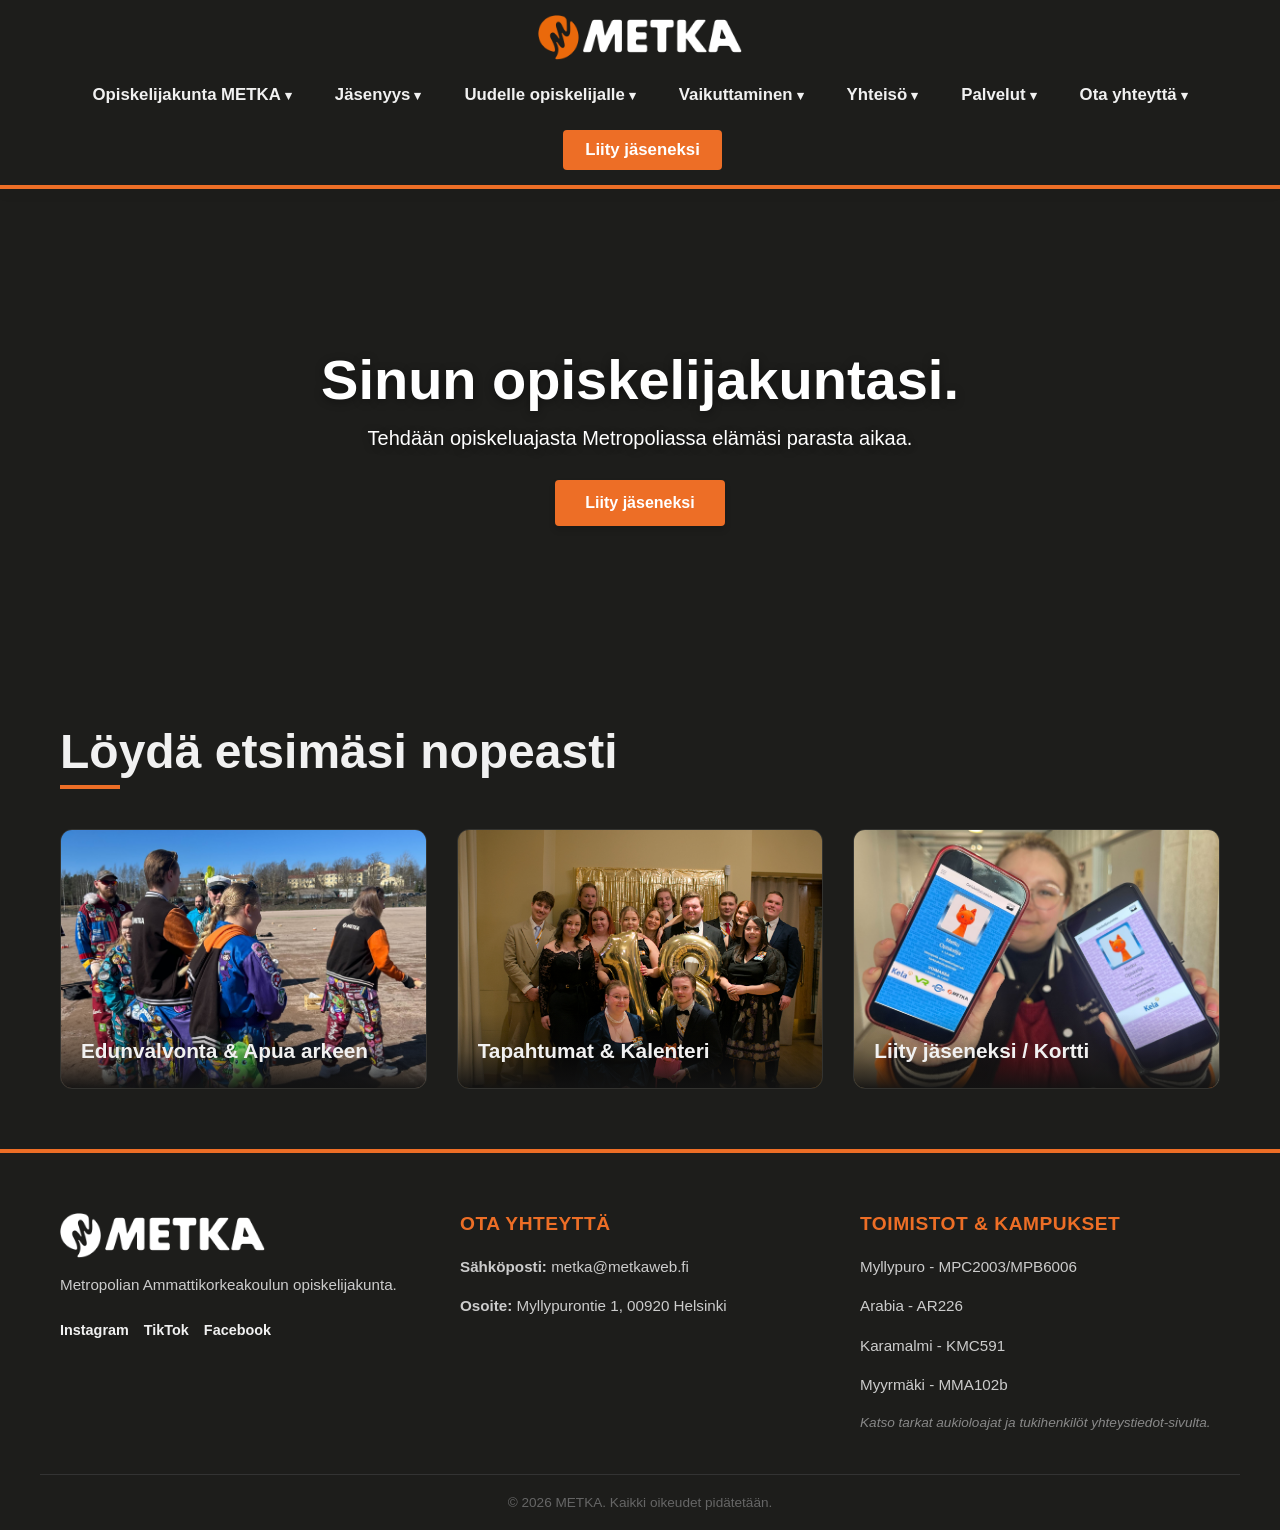
==== index.html @ c71c5df9 "lisäys" ====
<!DOCTYPE html>
<html lang="fi">
<head>
    <meta charset="UTF-8">
    <meta name="viewport" content="width=device-width, initial-scale=1.0">
    <title>METKA</title>
    <link rel="stylesheet" href="styles1.css">
</head>
<body>

    <nav class="navbar">
        <div class="logo-container">
            <a href="index.html"><img src="kuvat/Logo_2.png" alt="METKA Logo" class="nav-logo"></a>
        </div>
        
        <div class="nav-links">
            <!-- Opiskelijakunta METKA -->
            <div class="dropdown">
                <a href="sivu-pohja.html" class="dropbtn">Opiskelijakunta METKA<span class="arrow">&#9662;</span></a>
                <div class="dropdown-content">
                    <a href="sivu-pohja.html">Mikä on METKA?</a>
                    <a href="sivu-pohja.html">Tietosuoja</a>
                    <a href="sivu-pohja.html">Aineistot</a>
                    <a href="sivu-pohja.html">Opintopisteitä aktiivitoiminnasta</a>
                    <a href="sivu-pohja.html">Ajankohtaista</a>
                    <a href="sivu-pohja.html">Hankkeet</a>
                </div>
            </div>

            <!-- Jäsenyys -->
            <div class="dropdown">
                <a href="jasenyys.html" class="dropbtn">Jäsenyys<span class="arrow">&#9662;</span></a>
                <div class="dropdown-content">
                    <a href="jasenyys.html">Liity jäseneksi</a>
                    <a href="jasenyys.html">Kannatusjäsenyys</a>
                </div>
            </div>

            <!-- Uudelle opiskelijalle -->
            <div class="dropdown">
                <a href="sivu-pohja.html" class="dropbtn">Uudelle opiskelijalle<span class="arrow">&#9662;</span></a>
                <div class="dropdown-content">
                    <a href="sivu-pohja.html">Tutorkirjeet</a>
                    <a href="sivu-pohja.html">Uuden opiskelijan opas</a>
                    <a href="sivu-pohja.html">METKAn sanakirja</a>
                    <a href="sivu-pohja.html">Vinkkejä opiskelijaelämän alkuun</a>
                </div>
            </div>

            <!-- Vaikuttaminen -->
            <div class="dropdown">
                <a href="sivu-pohja.html" class="dropbtn">Vaikuttaminen<span class="arrow">&#9662;</span></a>
                <div class="dropdown-content">
                    <a href="sivu-pohja.html">Edustajisto</a>
                    <a href="sivu-pohja.html">Edustajistovaalit</a>
                    <a href="sivu-pohja.html">Hallitus</a>
                    <a href="sivu-pohja.html">Opiskelijan oikeudet</a>
                    <a href="sivu-pohja.html">Opiskelijaedustajat</a>
                    <a href="sivu-pohja.html">Palautteenanto</a>
                </div>
            </div>

            <!-- Yhteisö -->
            <div class="dropdown">
                <a href="sivu-pohja.html" class="dropbtn">Yhteisö<span class="arrow">&#9662;</span></a>
                <div class="dropdown-content">
                    <a href="tutorointi.html">Tutorointi</a>
                    <a href="sivu-pohja.html">Opiskelijayhdistykset</a>
                    <a href="sivu-pohja.html">Kerhot</a>
                    <a href="sivu-pohja.html">METKAn Speksi</a>
                    <a href="sivu-pohja.html">Kampus Lounget</a>
                </div>
            </div>

            <!-- Palvelut -->
            <div class="dropdown">
                <a href="sivu-pohja.html" class="dropbtn">Palvelut<span class="arrow">&#9662;</span></a>
                <div class="dropdown-content">
                    <a href="sivu-pohja.html">Edunvalvonta</a>
                    <a href="sivu-pohja.html">Häirintäyhdyshenkilöt</a>
                    <a href="tapahtumat.html">METKAn tapahtumat</a>
                    <a href="sivu-pohja.html">Liikunta</a>
                    <a href="sivu-pohja.html">Hyvinvointi</a>
                    <a href="sivu-pohja.html">Metka Cafe</a>
                </div>
            </div>

            <!-- Ota yhteyttä -->
            <div class="dropdown">
                <a href="sivu-pohja.html" class="dropbtn">Ota yhteyttä<span class="arrow">&#9662;</span></a>
                <div class="dropdown-content">
                    <a href="yhteystiedot.html">Yhteystiedot</a>
                    <a href="sivu-pohja.html">Yritysyhteistyö</a>
                </div>
            </div>
            
            <!-- Liity jäseneksi -painike -->
            <a href="sivu-pohja.html" class="btn-nav">Liity jäseneksi</a>
        </div>
    </nav>

    <!-- METKA KUVAKARUSELLI -->
    <header class="hero-carousel">
        <!-- Taustalla pyörivät kuvat (Vaihda näihin omat kuvapolkusi) -->
        <div class="carousel-slide slide1" style="background-image: linear-gradient(rgba(29, 29, 27, 0.4), rgba(29, 29, 27, 0.5)), url('kuvat/METKA18vMetku.jpg');"></div>
        <div class="carousel-slide slide2" style="background-image: linear-gradient(rgba(29, 29, 27, 0.4), rgba(29, 29, 27, 0.5)), url('kuvat/METKA18v.jpg');"></div>
        <div class="carousel-slide slide3" style="background-image: linear-gradient(rgba(29, 29, 27, 0.4), rgba(29, 29, 27, 0.5)), url('kuvat/froge.jpg');"></div>
        <div class="carousel-slide slide4" style="background-image: linear-gradient(rgba(29, 29, 27, 0.4), rgba(29, 29, 27, 0.5)), url('kuvat/IMG_5587.jpg');"></div>
        
        <!-- Tekstisisältö pysyy kiinteänä kuvien päällä -->
        <div class="hero-content">
            <h1>Sinun opiskelijakuntasi.</h1>
            <p>Tehdään opiskeluajasta Metropoliassa elämäsi parasta aikaa.</p>
            <div class="hero-btns">
                <a href="#" class="btn-primary">Liity jäseneksi</a>
            </div>
        </div>
    </header>

    <!-- PIKALINKIT (KUVARUUDUKKO) -->
    <section class="grid-section">
        <div class="section-title">
            <h2>Löydä etsimäsi nopeasti</h2>
        </div>
        <div class="link-grid">
            <a href="sivu-pohja.html" class="grid-card">
                <div class="card-bg-img" style="background-image: url('kuvat/IMG_5366.jpg');"></div>
                <div class="card-overlay">
                    <h3>Edunvalvonta & Apua arkeen</h3>
                </div>
            </a>
            <a href="tapahtumat.html" class="grid-card">
                <div class="card-bg-img" style="background-image: url('kuvat/METKA18v.jpg');"></div>
                <div class="card-overlay">
                    <h3>Tapahtumat & Kalenteri</h3>
                </div>
            </a>
            <a href="jasenyys.html" class="grid-card">
                <div class="card-bg-img" style="background-image: url('kuvat/IMG_5967.jpg');"></div>
                <div class="card-overlay">
                    <h3>Liity jäseneksi / Kortti</h3>
                </div>
            </a>
        </div>
    </section>

<!-- METKA FOOTER -->
    <footer class="main-footer">
        <div class="footer-container">
            
            <!-- Sarake 1: Perustiedot -->
            <div class="footer-column">
                <img src="kuvat/Logo.png" alt="METKA" class="footer-logo">
                <p>Metropolian Ammattikorkeakoulun opiskelijakunta.</p>
                <div class="footer-socials">
                    <a href="#" target="_blank">Instagram</a>
                    <a href="#" target="_blank">TikTok</a>
                    <a href="#" target="_blank">Facebook</a>
                </div>
            </div>

            <!-- Sarake 2: Yhteystiedot -->
            <div class="footer-column">
                <h3>Ota yhteyttä</h3>
                <p><strong>Sähköposti:</strong> metka@metkaweb.fi</p>
                <p><strong>Osoite:</strong> Myllypurontie 1, 00920 Helsinki</p>
            </div>

            <!-- Sarake 3: Kampukset / Toimistot -->
            <div class="footer-column">
                <h3>Toimistot & Kampukset</h3>
                <p>Myllypuro - MPC2003/MPB6006</p>
                <p>Arabia - AR226</p>
                <p>Karamalmi - KMC591</p>
                <p>Myyrmäki - MMA102b</p>
                <p class="footer-note">Katso tarkat aukioloajat ja tukihenkilöt yhteystiedot-sivulta.</p>
            </div>

        </div>

        <!-- Footer-alaosa -->
        <div class="footer-bottom">
            <p>&copy; 2026 METKA. Kaikki oikeudet pidätetään.</p>
        </div>
    </footer>

</body>
</html>
---- styles1.css ----
/* --- YLEISET TYYLIT --- */
* {
    margin: 0;
    padding: 0;
    box-sizing: border-box;
    font-family: Arial, sans-serif;
}

body {
    background-color: #1D1D1B; /* METKAn vaalea taustaväri */
    color: #F1F1F1; /* METKAn musta/tummanharmaa */
}

/* --- NAVIGAATIOPALKKI (NAVBAR) --- */
.navbar {
    display: flex;
    justify-content: space-between;
    align-items: center;
    padding: 15px 4%;
    background: #1D1D1B;
    border-bottom: 4px solid #ED6E26; /* METKAn oranssi */
    box-shadow: 0 4px 12px rgba(0,0,0,0.05);
    
    /* --- TÄMÄ JÄTTÄÄ PALKIN JUMIIN YLÄLAITAAN --- */
    position: sticky;
    top: 0;
    z-index: 1000; /* Varmistaa, että valikko pysyy kaiken muun sisällön ja karusellin päällä */
}

.logo-container {
    display: flex;
    align-items: center;
}

.nav-logo {
    height: 45px;
    width: auto;
    display: block;
}

.nav-links {
    display: flex;
    align-items: center;
    gap: 15px; /* Suurennettu väliä, jotta isommat fontit mahtuvat kauniisti */
}

/* Navigaation peruslinkit ja pudotusvalikon napit */
.nav-links a, .dropbtn {
    text-decoration: none;
    color: #F1F1F1;
    font-weight: 700;
    font-size: 1.05rem; /* Suurennettu fonttikoko (oli 0.9rem) */
    padding: 10px 14px; /* Lisätty ilmaa linkkien ympärille */
    display: inline-block;
    border: none;
    background: none;
    cursor: pointer;
    transition: color 0.2s ease;
}

.nav-links a:hover, .dropdown:hover .dropbtn {
    color: #ED6E26; /* Muuttuu oranssiksi hoverissa */
}

.arrow {
    font-size: 0.8rem;
    margin-left: 4px;
    vertical-align: middle;
}

/* --- PUDOTUSVALIKKOYDIN (DROPDOWN) --- */
.dropdown {
    position: relative;
    display: inline-block;
}

/* Laatikko joka aukeaa pääkohdan alle */
.dropdown-content {
    display: none;
    position: absolute;
    background-color: #1D1D1B;
    min-width: 240px; /* Hieman leveämpi suuremmalle tekstille */
    box-shadow: 0px 8px 16px rgba(0,0,0,0.1);
    border-top: 3px solid #ED6E26;
    border-radius: 0 0 4px 4px;
    top: 100%;
    left: 0;
    z-index: 1001;
}

/* Linkit alasivujen laatikon sisällä */
.dropdown-content a {
    color: #F1F1F1;
    padding: 12px 18px;
    text-align: left;
    display: block;
    font-weight: 600;
    font-size: 0.95rem; /* Suurennettu fonttikoko (oli 0.85rem) */
    border-bottom: 1px solid #1D1D1B;
}

.dropdown-content a:last-child {
    border-bottom: none;
}

.dropdown-content a:hover {
    background-color: #1D1D1B;
    color: #ED6E26;
}

/* Näytetään valikko kun hiiri viedään päälle */
.dropdown:hover .dropdown-content {
    display: block;
}

/* --- CTA JÄSENYYSNAPPI --- */
.btn-nav {
    background: #ED6E26 !important;
    color: #FFFFFF !important;
    padding: 10px 22px !important; /* Hieman isompi nappi */
    border-radius: 4px;
    font-weight: bold;
    transition: background-color 0.2s !important;
    margin-left: 5px;
}

.btn-nav:hover {
    background: #1D1D1B !important;
    color: #FFFFFF !important;
}

/* --- HERO-OSIO --- */
/* --- HERO KUVAKARUSELLI TYYLIT --- */
.hero-carousel {
    position: relative;
    height: 55vh; /* Korkeus (ei vie liikaa tilaa ruudusta) */
    width: 100%;
    overflow: hidden;
    display: flex;
    align-items: center;
    justify-content: center;
    text-align: center;
    color: #FFFFFF;
}

/* Yleinen tyyli kaikille taustakuville */
.carousel-slide {
    position: absolute;
    top: 0;
    left: 0;
    width: 100%;
    height: 100%;
    background-size: cover;
    background-position: center;
    background-repeat: no-repeat;
    opacity: 0;
    z-index: 1;
    animation: metkaCarousel 15s infinite; /* 15 sekunnin kokonaissykli */
}

/* Kuvien ajoitus pehmeää häivytystä varten */
.slide1 {
    animation-delay: 0s;
}

.slide2 {
    animation-delay: 5s; /* Alkaa 5 sekunnin kohdalla */
}

.slide3 {
    animation-delay: 10s; /* Alkaa 10 sekunnin kohdalla */
}

/* Karusellin häivytysanimaatio (Fade in / Fade out) */
@keyframes metkaCarousel {
    0% { opacity: 0; }
    8% { opacity: 1; }
    33% { opacity: 1; }
    41% { opacity: 0; }
    100% { opacity: 0; }
}

/* Tekstisisältö, joka nousee kuvien yläpuolelle */
.hero-content {
    position: relative;
    z-index: 2; /* Nostaa tekstin animaation päälle */
    padding: 0 20px;
}

.hero-content h1 {
    font-size: 3.5rem;
    font-weight: bold;
    margin-bottom: 15px;
    text-shadow: 0 2px 10px rgba(0, 0, 0, 0.4); /* Varjo varmistaa luettavuuden vaaleillakin kuvilla */
}

.hero-content p {
    font-size: 1.25rem;
    margin-bottom: 30px;
    text-shadow: 0 2px 8px rgba(0, 0, 0, 0.4);
}

/* Napit karusellin sisällä */
.hero-btns a {
    text-decoration: none;
    padding: 14px 30px;
    font-weight: bold;
    border-radius: 4px;
    margin: 0 10px;
    display: inline-block;
    box-shadow: 0 4px 6px rgba(0,0,0,0.15);
}

/* Mobiilioptimointi: pienennetään tekstiä puhelimella */
@media (max-width: 768px) {
    .hero-carousel {
        height: 45vh; /* Hieman matalampi mobiilissa */
    }
    .hero-content h1 {
        font-size: 2.2rem;
    }
    .hero-content p {
        font-size: 1.1rem;
    }
    .hero-btns a {
        padding: 10px 20px;
        margin: 5px;
    }
}

.btn-primary {
    background: #ED6E26;
    color: #FFFFFF;
}

.btn-secondary {
    background: #FFFFFF;
    color: #1D1D1B;
}

/* --- SISÄLTÖ & KORTIT --- */
.container {
    max-width: 1200px;
    margin: 0 auto;
    padding: 60px 20px;
}

.section-title {
    font-size: 2rem;
    margin-bottom: 40px;
    position: relative;
    padding-bottom: 10px;
}

.section-title::after {
    content: '';
    position: absolute;
    left: 0;
    bottom: 0;
    width: 60px;
    height: 4px;
    background: #ED6E26;
}

.news-grid {
    display: grid;
    grid-template-columns: repeat(auto-fit, minmax(450px, 1fr));
    gap: 30px;
}

.news-card {
    background: #F1F1F1;
    border-radius: 8px;
    border-color: 3px #F1F1F1;
    overflow: hidden;
    box-shadow: 0 4px 10px rgba(0,0,0,0.05);
}

.card-img {
    height: 250px;
    background-size: cover;
    background-position: center;
}

.card-content {
    padding: 30px;
}

.card-content .tag {
    background: #1D1D1B;
    color: #ED6E26;
    padding: 4px 10px;
    font-weight: bold;
    font-size: 0.85rem;
    border-radius: 4px;
}

.card-content h3 {
    color: #1D1D1B;
    margin: 15px 0 10px 0;
    font-size: 1.5rem;
}

.card-content p {
    color: #1D1D1B;
    line-height: 1.6;
    margin-bottom: 20px;
}

.link-arrow {
    color: #ED6E26;
    text-decoration: none;
    font-weight: bold;
}

/* --- RESPONSIIVISUUS --- */
@media (max-width: 1350px) { /* Nostettu kynnystä, jotta isompi navi siirtyy nätisti mobiiliasetteluun ennen kuin se rivittyy rumasti */
    .navbar {
        flex-direction: column;
        gap: 15px;
        text-align: center;
    }
    .nav-links {
        flex-wrap: wrap;
        justify-content: center;
    }
}

@media (max-width: 768px) {
    .hero-content h1 {
        font-size: 2.3rem;
    }
    .news-grid {
        grid-template-columns: 1fr;
    }
}

/* --- METKA FOOTER TYYLIT --- */
.main-footer {
    background-color: #1D1D1B; /* METKAn virallinen musta/tummanharmaa */
    color: #F1F1F1; /* METKAn vaalea teksti */
    padding: 60px 0 20px 0;
    margin-top: 60px;
    border-top: 4px solid #ED6E26; /* METKAn oranssi korostusraita */
}

.footer-container {
    max-width: 1200px;
    margin: 0 auto;
    padding: 0 20px;
    display: grid;
    grid-template-columns: repeat(auto-fit, minmax(280px, 1fr));
    gap: 40px;
}

.footer-column {
    display: flex;
    flex-direction: column;
    gap: 15px;
}

.footer-logo {
    height: 45px;
    width: auto;
    align-self: flex-start;
    /* Jos logonne on tumma, tämä suodatin muuttaa sen valkoiseksi footerissa, jotta se erottuu tummalta taustalta: */
    filter: brightness(0) invert(1); 
}

.footer-column h3 {
    color: #ED6E26; /* Otsikot METKAn oranssilla */
    font-size: 1.2rem;
    font-weight: 700;
    margin-bottom: 5px;
    text-transform: uppercase;
    letter-spacing: 0.5px;
}

.footer-column p {
    font-size: 0.95rem;
    line-height: 1.6;
    color: #CCCCCC;
}

.footer-note {
    font-size: 0.85rem !important;
    color: #888888 !important;
    font-style: italic;
}

/* Somelinkit */
.footer-socials {
    display: flex;
    gap: 15px;
    margin-top: 10px;
}

.footer-socials a {
    color: #F1F1F1;
    text-decoration: none;
    font-weight: bold;
    font-size: 0.9rem;
    border-bottom: 2px solid transparent;
    transition: all 0.2s ease;
    padding-bottom: 2px;
}

.footer-socials a:hover {
    color: #ED6E26;
    border-bottom-color: #ED6E26;
}

/* Alapalkki tekijänoikeuksille */
.footer-bottom {
    max-width: 1200px;
    margin: 40px auto 0 auto;
    padding: 20px 20px 0 20px;
    border-top: 1px solid #333333;
    text-align: center;
}

.footer-bottom p {
    font-size: 0.85rem;
    color: #666666;
}

/* Responsiivisuus mobiilille */
@media (max-width: 768px) {
    .footer-container {
        grid-template-columns: 1fr;
        gap: 30px;
        text-align: center;
    }
    .footer-logo {
        margin: 0 auto;
    }
    .footer-socials {
        justify-content: center;
    }
}

/* =========================================
   ALASIVUN YLEISPOHJAN TYYLIT
   ========================================= */

/* Sivun otsikkoalue */
.page-header {
    background-color: #111110;
    border-bottom: 2px solid #2a2a27;
    padding: 40px 0;
}

.page-header-container {
    max-width: 1200px;
    margin: 0 auto;
    padding: 0 20px;
}

.breadcrumbs {
    font-size: 0.85rem;
    color: #888888;
    margin-bottom: 15px;
}

.breadcrumbs a {
    color: #ED6E26;
    text-decoration: none;
}

.breadcrumbs a:hover {
    text-decoration: underline;
}

.breadcrumbs span {
    color: #CCCCCC;
}

.page-header h1 {
    font-size: 2.6rem;
    color: #F1F1F1;
    margin-bottom: 12px;
}

.page-lead {
    font-size: 1.15rem;
    color: #CCCCCC;
    line-height: 1.6;
    max-width: 850px;
}

/* Kaksipalstainen asettelu */
.page-main-container {
    max-width: 1200px;
    margin: 40px auto 60px auto;
    padding: 0 20px;
}

.page-layout {
    display: grid;
    grid-template-columns: 2fr 1fr;
    gap: 50px;
    align-items: start;
}

/* Vasen sisältöalue */
.content-area {
    background-color: #242422;
    padding: 40px;
    border-radius: 8px;
    border: 1px solid #333330;
}

.content-area h2 {
    font-size: 1.8rem;
    color: #ED6E26;
    margin-bottom: 18px;
}

.content-area h3 {
    font-size: 1.35rem;
    color: #F1F1F1;
    margin: 25px 0 12px 0;
}

.content-area p {
    font-size: 1rem;
    line-height: 1.7;
    color: #DDDDDD;
    margin-bottom: 16px;
}

/* Nostolaatikko / Callout */
.info-callout {
    background: #1D1D1B;
    border-left: 4px solid #ED6E26;
    padding: 20px;
    border-radius: 0 6px 6px 0;
    margin: 25px 0;
}

.info-callout h4 {
    color: #ED6E26;
    font-size: 1.1rem;
    margin-bottom: 8px;
}

.info-callout p {
    margin-bottom: 0;
    color: #CCCCCC;
}

/* Sisältölistat */
.content-list {
    margin: 15px 0 25px 25px;
    color: #DDDDDD;
    line-height: 1.8;
}

.content-list li {
    margin-bottom: 6px;
}

.content-cta {
    margin-top: 30px;
}

/* Oikea sivupalkki (Sidebar) */
.sidebar-area {
    display: flex;
    flex-direction: column;
    gap: 25px;
}

.sidebar-card {
    background-color: #242422;
    padding: 25px;
    border-radius: 8px;
    border: 1px solid #333330;
}

.sidebar-card h3 {
    font-size: 1.15rem;
    color: #ED6E26;
    margin-bottom: 15px;
    border-bottom: 1px solid #333330;
    padding-bottom: 8px;
    text-transform: uppercase;
    letter-spacing: 0.5px;
}

.sidebar-menu {
    list-style: none;
}

.sidebar-menu li {
    margin-bottom: 10px;
}

.sidebar-menu a {
    color: #F1F1F1;
    text-decoration: none;
    font-size: 0.95rem;
    transition: color 0.2s;
    display: block;
}

.sidebar-menu a:hover, .sidebar-menu a.active {
    color: #ED6E26;
    font-weight: bold;
}

.contact-card-mini p {
    font-size: 0.95rem;
    line-height: 1.5;
    color: #CCCCCC;
    margin-bottom: 5px;
}

.contact-card-mini .contact-role {
    font-size: 0.85rem;
    color: #888888;
    text-transform: uppercase;
}

.contact-card-mini .contact-name {
    font-weight: bold;
    color: #F1F1F1;
    font-size: 1.05rem;
}

.contact-card-mini a {
    color: #ED6E26;
    text-decoration: none;
}

.contact-card-mini a:hover {
    text-decoration: underline;
}

/* Responsiivisuus: Tabletit ja puhelimet */
@media (max-width: 900px) {
    .page-layout {
        grid-template-columns: 1fr; /* Sivupalkki siirtyy sisällön alle */
        gap: 30px;
    }

    .content-area {
        padding: 25px;
    }

    .page-header h1 {
        font-size: 2rem;
    }
}
/* --- PIKALINKIT (KUVARUUDUKKO INDEX_2:STA) --- */
.grid-section {
    max-width: 1200px;
    margin: 40px auto 0 auto;
    padding: 0 20px;
}

.link-grid {
    display: grid;
    grid-template-columns: repeat(auto-fit, minmax(320px, 1fr));
    gap: 30px;
    margin-top: 25px;
}

.grid-card {
    position: relative;
    height: 260px;
    border-radius: 12px;
    overflow: hidden;
    display: block;
    border: 1px solid #333330;
    text-decoration: none;
    transition: border-color 0.3s ease, transform 0.3s ease;
}

.grid-card .card-bg-img {
    width: 100%;
    height: 100%;
    background-size: cover;
    background-position: center;
    transition: transform 0.5s ease;
}

.grid-card .card-overlay {
    position: absolute;
    bottom: 0;
    left: 0;
    right: 0;
    background: linear-gradient(to top, rgba(18, 18, 18, 0.95), rgba(18, 18, 18, 0.3), transparent);
    padding: 25px 20px;
    display: flex;
    align-items: flex-end;
}

.grid-card .card-overlay h3 {
    color: #F1F1F1;
    font-size: 1.3rem;
    font-weight: 700;
    transition: color 0.2s ease;
}

.grid-card:hover {
    border-color: #ED6E26;
    transform: translateY(-4px);
}

.grid-card:hover .card-bg-img {
    transform: scale(1.06);
}

.grid-card:hover .card-overlay h3 {
    color: #ED6E26;
}
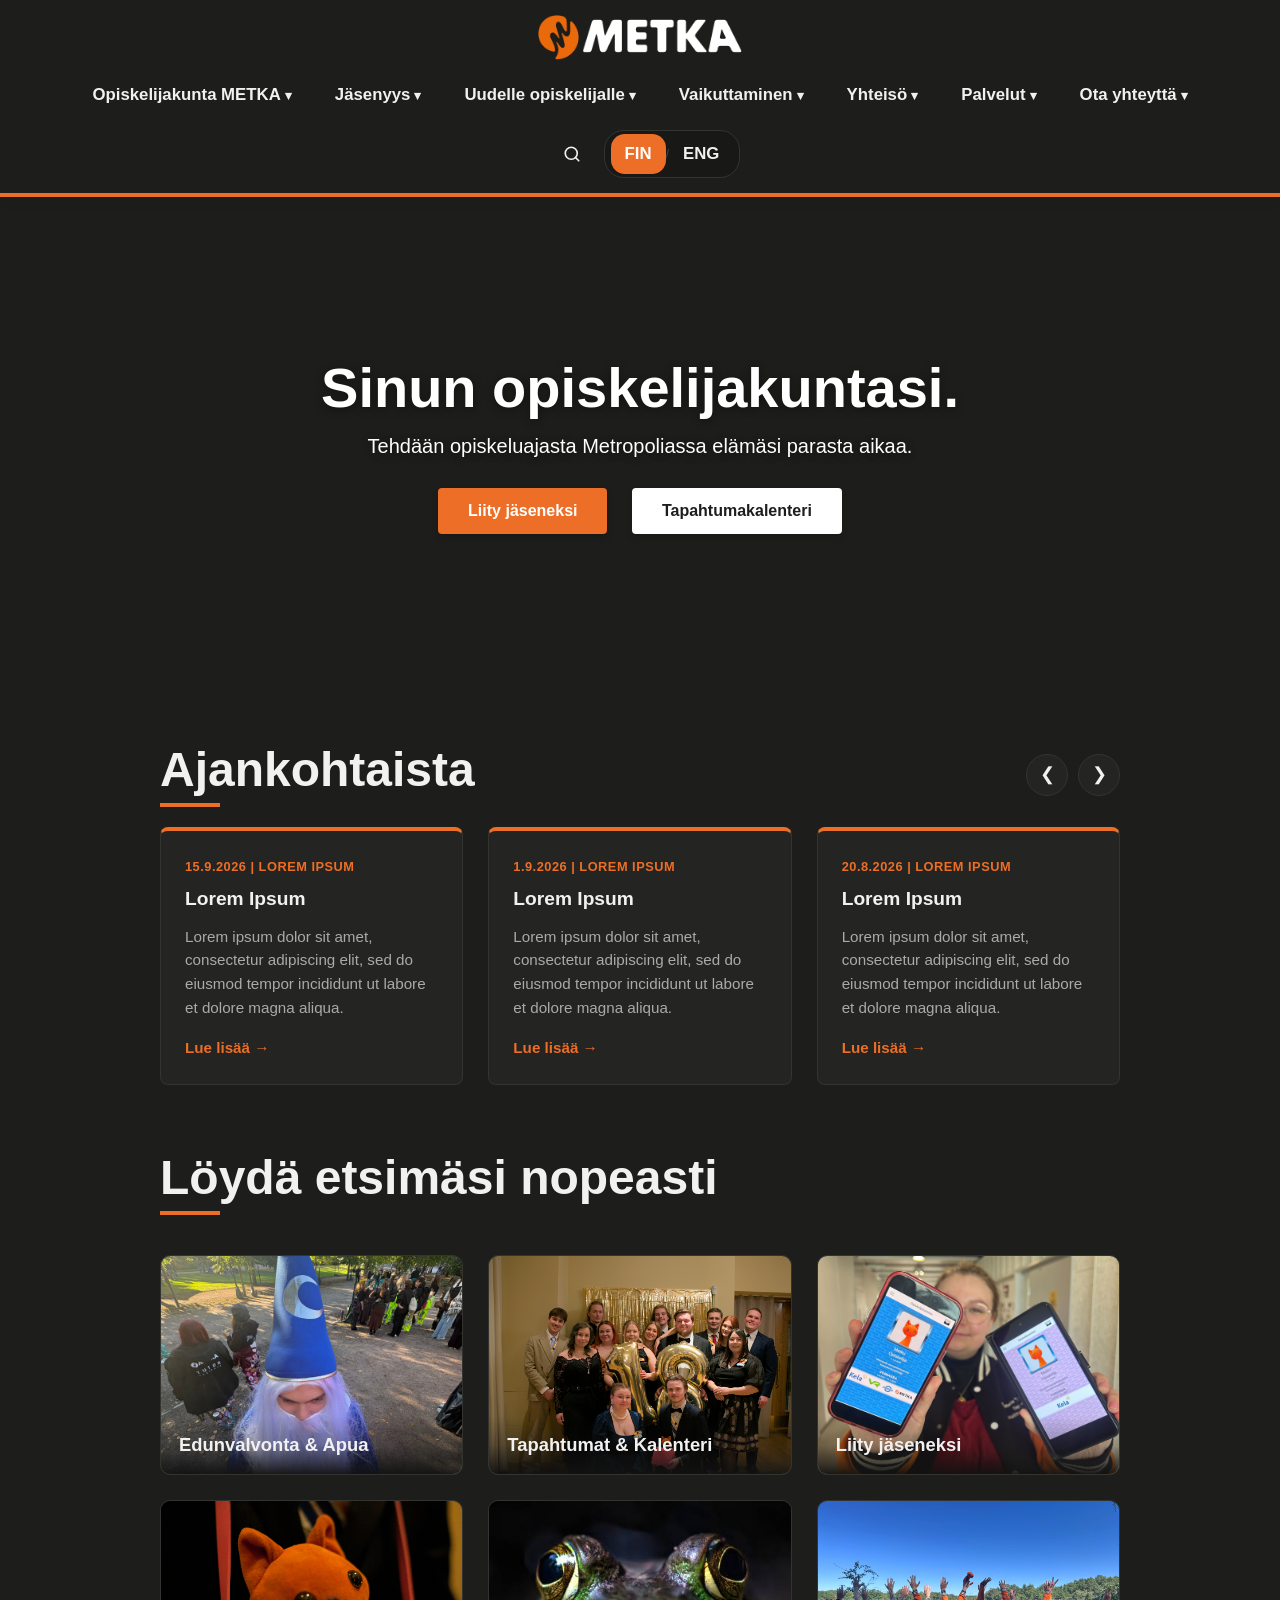
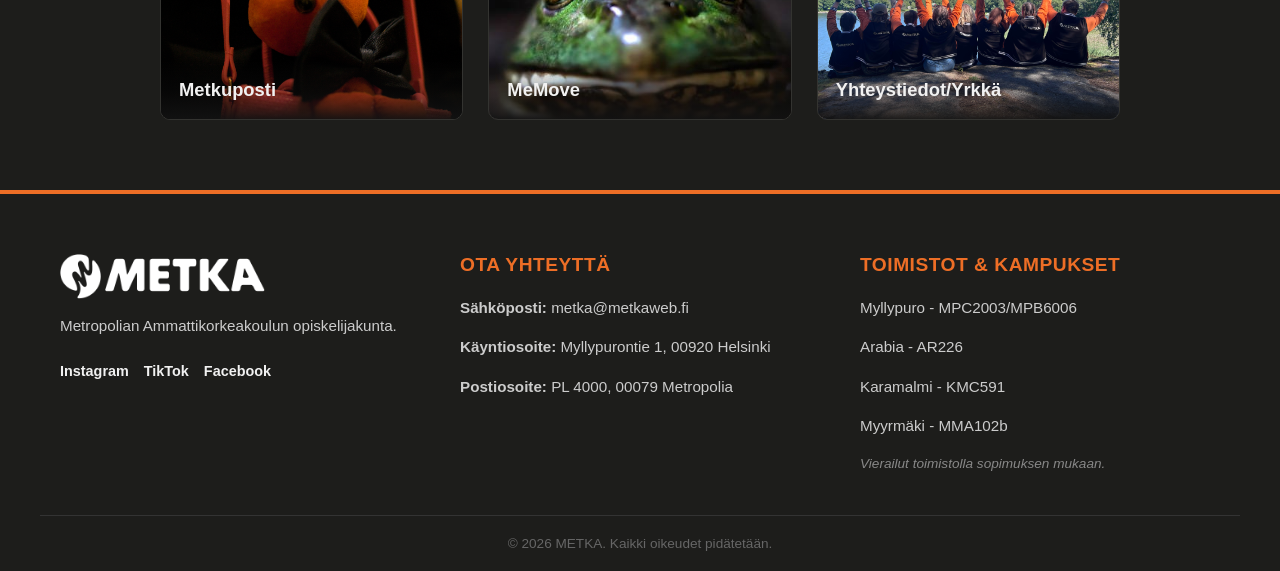
==== commit 9482234c: "updates" ====
--- a/index.html
+++ b/index.html
@@ -5,9 +5,11 @@
     <meta name="viewport" content="width=device-width, initial-scale=1.0">
     <title>METKA</title>
     <link rel="stylesheet" href="styles1.css">
+    <link rel="stylesheet" href="teemat.css">
 </head>
 <body>
 
+    <!-- 1. NAV BAR -->
     <nav class="navbar">
         <div class="logo-container">
             <a href="index.html"><img src="kuvat/Logo_2.png" alt="METKA Logo" class="nav-logo"></a>
@@ -31,8 +33,8 @@
             <div class="dropdown">
                 <a href="jasenyys.html" class="dropbtn">Jäsenyys<span class="arrow">&#9662;</span></a>
                 <div class="dropdown-content">
-                    <a href="jasenyys.html">Liity jäseneksi</a>
-                    <a href="jasenyys.html">Kannatusjäsenyys</a>
+                    <a href="jasenyys.html#varsinainen-jasenyys">Liity jäseneksi</a>
+                    <a href="jasenyys.html#kannatusjasenyys">Kannatusjäsenyys</a>
                 </div>
             </div>
 
@@ -93,58 +95,169 @@
                     <a href="sivu-pohja.html">Yritysyhteistyö</a>
                 </div>
             </div>
-            
-            <!-- Liity jäseneksi -painike -->
-            <a href="sivu-pohja.html" class="btn-nav">Liity jäseneksi</a>
+
+            <!-- HAKUTOIMINTA & KIELIVALINTA -->
+            <div class="nav-actions">
+                <!-- Suurennuslasi / Haku -->
+                <div class="nav-search-wrap">
+                    <button type="button" class="search-toggle-btn" id="searchToggle" aria-label="Avaa haku">
+                        <svg width="18" height="18" viewBox="0 0 24 24" fill="none" stroke="currentColor" stroke-width="2.2" stroke-linecap="round" stroke-linejoin="round">
+                            <circle cx="11" cy="11" r="8"></circle>
+                            <line x1="21" y1="21" x2="16.65" y2="16.65"></line>
+                        </svg>
+                    </button>
+                    <div class="nav-search-bar" id="searchBar">
+                        <input type="text" placeholder="Hae sivustolta..." aria-label="Hakukenttä">
+                    </div>
+                </div>
+
+                <!-- Kielikytkin FIN / ENG -->
+                <div class="lang-switch">
+                    <a href="#" class="lang-btn active">FIN</a>
+                    <span class="lang-divider">/</span>
+                    <a href="#" class="lang-btn">ENG</a>
+                </div>
+            </div>
         </div>
     </nav>
 
-    <!-- METKA KUVAKARUSELLI -->
+    <!-- 2. KUVAKARUSELLI / SINUN METKA -->
     <header class="hero-carousel">
-        <!-- Taustalla pyörivät kuvat (Vaihda näihin omat kuvapolkusi) -->
         <div class="carousel-slide slide1" style="background-image: linear-gradient(rgba(29, 29, 27, 0.4), rgba(29, 29, 27, 0.5)), url('kuvat/METKA18vMetku.jpg');"></div>
         <div class="carousel-slide slide2" style="background-image: linear-gradient(rgba(29, 29, 27, 0.4), rgba(29, 29, 27, 0.5)), url('kuvat/METKA18v.jpg');"></div>
         <div class="carousel-slide slide3" style="background-image: linear-gradient(rgba(29, 29, 27, 0.4), rgba(29, 29, 27, 0.5)), url('kuvat/froge.jpg');"></div>
         <div class="carousel-slide slide4" style="background-image: linear-gradient(rgba(29, 29, 27, 0.4), rgba(29, 29, 27, 0.5)), url('kuvat/IMG_5587.jpg');"></div>
         
-        <!-- Tekstisisältö pysyy kiinteänä kuvien päällä -->
         <div class="hero-content">
             <h1>Sinun opiskelijakuntasi.</h1>
             <p>Tehdään opiskeluajasta Metropoliassa elämäsi parasta aikaa.</p>
             <div class="hero-btns">
-                <a href="#" class="btn-primary">Liity jäseneksi</a>
+                <a href="jasenyys.html" class="btn-primary">Liity jäseneksi</a>
+                <a href="tapahtumat.html" class="btn-secondary">Tapahtumakalenteri</a>
             </div>
         </div>
     </header>
 
-    <!-- PIKALINKIT (KUVARUUDUKKO) -->
-    <section class="grid-section">
+    <!-- 3. AJANKOHTAISTA -->
+    <section class="home-centered-section">
+        <div class="news-section-header">
+            <div class="section-title" style="margin-bottom: 0;">
+                <h2>Ajankohtaista</h2>
+            </div>
+            <!-- Skrollauspainikkeet -->
+            <div class="news-slider-controls">
+                <button type="button" class="slider-btn" id="newsPrevBtn" aria-label="Edelliset uutiset">&#10094;</button>
+                <button type="button" class="slider-btn" id="newsNextBtn" aria-label="Seuraavat uutiset">&#10095;</button>
+            </div>
+        </div>
+        
+        <div class="news-text-slider" id="newsSlider">
+            
+            <!-- Uutinen 1 -->
+            <article class="news-text-card">
+                <span class="news-article-date">15.9.2026 | Lorem Ipsum</span>
+                <h3><a href="tapahtumat.html">Lorem Ipsum</a></h3>
+                <p>Lorem ipsum dolor sit amet, consectetur adipiscing elit, sed do eiusmod tempor incididunt ut labore et dolore magna aliqua.</p>
+                <a href="tapahtumat.html" class="read-more-link">Lue lisää &rarr;</a>
+            </article>
+
+            <!-- Uutinen 2 -->
+            <article class="news-text-card">
+                <span class="news-article-date">1.9.2026 | Lorem Ipsum</span>
+                <h3><a href="jasenyys.html">Lorem Ipsum</a></h3>
+                <p>Lorem ipsum dolor sit amet, consectetur adipiscing elit, sed do eiusmod tempor incididunt ut labore et dolore magna aliqua.</p>
+                <a href="jasenyys.html" class="read-more-link">Lue lisää &rarr;</a>
+            </article>
+
+            <!-- Uutinen 3 -->
+            <article class="news-text-card">
+                <span class="news-article-date">20.8.2026 | Lorem Ipsum</span>
+                <h3><a href="tutorointi.html">Lorem Ipsum</a></h3>
+                <p>Lorem ipsum dolor sit amet, consectetur adipiscing elit, sed do eiusmod tempor incididunt ut labore et dolore magna aliqua.</p>
+                <a href="tutorointi.html" class="read-more-link">Lue lisää &rarr;</a>
+            </article>
+
+            <!-- Uutinen 4 -->
+            <article class="news-text-card">
+                <span class="news-article-date">12.8.2026 | Lorem Ipsum</span>
+                <h3><a href="sivu-pohja.html">Lorem Ipsum</a></h3>
+                <p>Lorem ipsum dolor sit amet, consectetur adipiscing elit, sed do eiusmod tempor incididunt ut labore et dolore magna aliqua.</p>
+                <a href="sivu-pohja.html" class="read-more-link">Lue lisää &rarr;</a>
+            </article>
+
+            <!-- Uutinen 5 -->
+            <article class="news-text-card">
+                <span class="news-article-date">5.8.2026 | Lorem Ipsum</span>
+                <h3><a href="sivu-pohja.html">Lorem Ipsum</a></h3>
+                <p>Lorem ipsum dolor sit amet, consectetur adipiscing elit, sed do eiusmod tempor incididunt ut labore et dolore magna aliqua.</p>
+                <a href="sivu-pohja.html" class="read-more-link">Lue lisää &rarr;</a>
+            </article>
+
+            <!-- 6. KAIKKI UUTISET -KORTTI (Sama yhtenäinen ulkoasu kuin muilla) -->
+            <article class="news-text-card">
+                <span class="news-article-date">Arkisto & Tiedotteet</span>
+                <h3><a href="sivu-pohja.html">Lorem Ipsum</a></h3>
+                <p>Lorem ipsum dolor sit amet, consectetur adipiscing elit, sed do eiusmod tempor incididunt ut labore et dolore magna aliqua.</p>
+                <a href="sivu-pohja.html" class="read-more-link">Lisää ajankohtaista &rarr;</a>
+            </article>
+
+        </div>
+    </section>
+
+    <!-- 4. LÖYDÄ ETSIMÄSI NOPEASTI (PIKALINKIT) -->
+    <section class="home-centered-section" style="margin-bottom: 70px;">
         <div class="section-title">
             <h2>Löydä etsimäsi nopeasti</h2>
         </div>
-        <div class="link-grid">
+        
+        <div class="quick-links-6-grid">
+            
             <a href="sivu-pohja.html" class="grid-card">
-                <div class="card-bg-img" style="background-image: url('kuvat/IMG_5366.jpg');"></div>
-                <div class="card-overlay">
-                    <h3>Edunvalvonta & Apua arkeen</h3>
-                </div>
-            </a>
+                <div class="card-bg-img" style="background-image: url('kuvat/IMG_4097.jpg');"></div>
+                <div class="card-overlay">
+                    <h3>Edunvalvonta & Apua</h3>
+                </div>
+            </a>
+
             <a href="tapahtumat.html" class="grid-card">
                 <div class="card-bg-img" style="background-image: url('kuvat/METKA18v.jpg');"></div>
                 <div class="card-overlay">
                     <h3>Tapahtumat & Kalenteri</h3>
                 </div>
             </a>
+
             <a href="jasenyys.html" class="grid-card">
                 <div class="card-bg-img" style="background-image: url('kuvat/IMG_5967.jpg');"></div>
                 <div class="card-overlay">
-                    <h3>Liity jäseneksi / Kortti</h3>
-                </div>
-            </a>
+                    <h3>Liity jäseneksi</h3>
+                </div>
+            </a>
+
+            <a href="tutorointi.html" class="grid-card">
+                <div class="card-bg-img" style="background-image: url('kuvat/METKA18vMetku.jpg');"></div>
+                <div class="card-overlay">
+                    <h3>Metkuposti</h3>
+                </div>
+            </a>
+
+            <a href="sivu-pohja.html" class="grid-card">
+                <div class="card-bg-img" style="background-image: url('kuvat/froge.jpg');"></div>
+                <div class="card-overlay">
+                    <h3>MeMove</h3>
+                </div>
+            </a>
+
+            <a href="yhteystiedot.html" class="grid-card">
+                <div class="card-bg-img" style="background-image: url('kuvat/IMG_7176.jpg');"></div>
+                <div class="card-overlay">
+                    <h3>Yhteystiedot/Yrkkä</h3>
+                </div>
+            </a>
+
         </div>
     </section>
 
-<!-- METKA FOOTER -->
+    <!-- 5. METKA FOOTER -->
     <footer class="main-footer">
         <div class="footer-container">
             
@@ -163,7 +276,8 @@
             <div class="footer-column">
                 <h3>Ota yhteyttä</h3>
                 <p><strong>Sähköposti:</strong> metka@metkaweb.fi</p>
-                <p><strong>Osoite:</strong> Myllypurontie 1, 00920 Helsinki</p>
+                <p><strong>Käyntiosoite:</strong> Myllypurontie 1, 00920 Helsinki</p>
+                <p><strong>Postiosoite:</strong> PL 4000, 00079 Metropolia</p>
             </div>
 
             <!-- Sarake 3: Kampukset / Toimistot -->
@@ -173,16 +287,54 @@
                 <p>Arabia - AR226</p>
                 <p>Karamalmi - KMC591</p>
                 <p>Myyrmäki - MMA102b</p>
-                <p class="footer-note">Katso tarkat aukioloajat ja tukihenkilöt yhteystiedot-sivulta.</p>
-            </div>
-
-        </div>
-
-        <!-- Footer-alaosa -->
+                <p class="footer-note">Vierailut toimistolla sopimuksen mukaan.</p>
+            </div>
+
+        </div>
+
         <div class="footer-bottom">
             <p>&copy; 2026 METKA. Kaikki oikeudet pidätetään.</p>
         </div>
     </footer>
 
+<!-- SKROLLAUS-SKRIPTI AJANKOHTAISTA-OSIOLLE -->
+<script>
+        const slider = document.getElementById('newsSlider');
+        const prevBtn = document.getElementById('newsPrevBtn');
+        const nextBtn = document.getElementById('newsNextBtn');
+
+        if (slider && prevBtn && nextBtn) {
+            nextBtn.addEventListener('click', () => {
+                const cardWidth = slider.querySelector('.news-text-card').offsetWidth + 25;
+                slider.scrollBy({ left: cardWidth, behavior: 'smooth' });
+            });
+
+            prevBtn.addEventListener('click', () => {
+                const cardWidth = slider.querySelector('.news-text-card').offsetWidth + 25;
+                slider.scrollBy({ left: -cardWidth, behavior: 'smooth' });
+            });
+        }
+
+        // Hakupalkin avaus ja sulkeminen suurennuslasista
+        const searchToggle = document.getElementById('searchToggle');
+        const searchBar = document.getElementById('searchBar');
+
+        if (searchToggle && searchBar) {
+            searchToggle.addEventListener('click', (e) => {
+                e.stopPropagation();
+                searchBar.classList.toggle('active');
+                if (searchBar.classList.contains('active')) {
+                    searchBar.querySelector('input').focus();
+                }
+            });
+
+            // Suljetaan haku, jos klikataan sen ulkopuolelle
+            document.addEventListener('click', (e) => {
+                if (!searchBar.contains(e.target) && !searchToggle.contains(e.target)) {
+                    searchBar.classList.remove('active');
+                }
+            });
+        }
+    </script>
 </body>
 </html>
--- a/styles1.css
+++ b/styles1.css
@@ -714,4 +714,108 @@
 
 .grid-card:hover .card-overlay h3 {
     color: #ED6E26;
+}
+
+/* --- NAV BAR: HAKU JA KIELIVALITSIN --- */
+.nav-actions {
+    display: flex;
+    align-items: center;
+    gap: 15px;
+    margin-left: 15px;
+}
+
+/* Suurennuslasi & haun säiliö */
+.nav-search-wrap {
+    position: relative;
+    display: flex;
+    align-items: center;
+}
+
+.search-toggle-btn {
+    background: transparent;
+    border: none;
+    color: #F1F1F1;
+    cursor: pointer;
+    padding: 8px;
+    display: flex;
+    align-items: center;
+    justify-content: center;
+    border-radius: 50%;
+    transition: color 0.2s ease, background 0.2s ease, transform 0.1s ease;
+}
+
+.search-toggle-btn:hover {
+    color: #ED6E26;
+    background: rgba(237, 110, 38, 0.12);
+}
+
+/* Esiin tuleva hakukenttä */
+.nav-search-bar {
+    position: absolute;
+    right: 0;
+    top: 45px;
+    display: none;
+    background: #1D1D1B;
+    border: 1px solid #333330;
+    border-top: 3px solid #ED6E26;
+    border-radius: 6px;
+    padding: 8px;
+    box-shadow: 0 10px 25px rgba(0, 0, 0, 0.6);
+    z-index: 1050;
+}
+
+.nav-search-bar.active {
+    display: block;
+}
+
+.nav-search-bar input {
+    background: #242422;
+    border: 1px solid #3d3d3a;
+    border-radius: 4px;
+    color: #FFFFFF;
+    padding: 8px 12px;
+    font-size: 0.9rem;
+    outline: none;
+    width: 220px;
+    font-family: inherit;
+}
+
+.nav-search-bar input:focus {
+    border-color: #ED6E26;
+}
+
+/* Kielikytkin (FIN / ENG) */
+.lang-switch {
+    display: flex;
+    align-items: center;
+    background: #181816;
+    border: 1px solid #333330;
+    border-radius: 20px;
+    padding: 3px 6px;
+}
+
+.lang-btn {
+    color: #999999;
+    text-decoration: none;
+    font-size: 0.8rem;
+    font-weight: 700;
+    padding: 4px 10px;
+    border-radius: 14px;
+    transition: all 0.2s ease;
+}
+
+.lang-btn:hover {
+    color: #FFFFFF;
+}
+
+/* Aktiivinen kieli korostettuna */
+.lang-btn.active {
+    background: #ED6E26;
+    color: #FFFFFF !important;
+}
+
+.lang-divider {
+    color: #444440;
+    font-size: 0.75rem;
+    user-select: none;
 }
--- a/teemat.css
+++ b/teemat.css
@@ -0,0 +1,836 @@
+/* ===================================================
+   METKA TEEMASIVUJEN TYYLIT (Tapahtumat, Jäsenyys, Tutorointi)
+   =================================================== */
+
+.theme-container {
+    max-width: 1200px;
+    margin: 40px auto 60px auto;
+    padding: 0 20px;
+}
+
+.theme-hero {
+    background: #111110;
+    border-bottom: 2px solid #2a2a27;
+    padding: 50px 0;
+    text-align: center;
+}
+
+.theme-hero h1 {
+    font-size: 2.8rem;
+    color: #F1F1F1;
+    margin-bottom: 12px;
+}
+
+.theme-hero p {
+    font-size: 1.15rem;
+    color: #CCCCCC;
+    max-width: 750px;
+    margin: 0 auto;
+    line-height: 1.6;
+}
+
+/* --- 1. TAPAHTUMASIVUN TYYLIT --- */
+.events-filter-bar {
+    display: flex;
+    justify-content: center;
+    gap: 12px;
+    margin-bottom: 35px;
+    flex-wrap: wrap;
+}
+
+.filter-btn {
+    background: #242422;
+    color: #F1F1F1;
+    border: 1px solid #333330;
+    padding: 8px 18px;
+    border-radius: 20px;
+    font-size: 0.9rem;
+    font-weight: bold;
+    cursor: pointer;
+    transition: all 0.2s;
+}
+
+.filter-btn.active, .filter-btn:hover {
+    background: #ED6E26;
+    border-color: #ED6E26;
+    color: #FFFFFF;
+}
+
+.events-archive-grid {
+    display: grid;
+    grid-template-columns: repeat(auto-fit, minmax(320px, 1fr));
+    gap: 25px;
+}
+
+.event-item-card {
+    background: #242422;
+    border-radius: 8px;
+    border: 1px solid #333330;
+    overflow: hidden;
+    display: flex;
+    flex-direction: column;
+}
+
+.event-banner-box {
+    background: #1D1D1B;
+    border-bottom: 3px solid #ED6E26;
+    padding: 25px 20px;
+    display: flex;
+    justify-content: space-between;
+    align-items: center;
+}
+
+.event-date-badge {
+    background: #ED6E26;
+    color: #FFFFFF;
+    border-radius: 6px;
+    padding: 6px 12px;
+    text-align: center;
+    font-weight: bold;
+    line-height: 1.2;
+}
+
+.event-date-badge span {
+    font-size: 1.25rem;
+    display: block;
+}
+
+.event-date-badge small {
+    font-size: 0.75rem;
+    text-transform: uppercase;
+}
+
+.event-location-text {
+    color: #AAAAAA;
+    font-size: 0.85rem;
+}
+
+.event-details-box {
+    padding: 25px;
+    display: flex;
+    flex-direction: column;
+    flex-grow: 1;
+}
+
+.event-details-box h3 {
+    font-size: 1.35rem;
+    color: #F1F1F1;
+    margin-bottom: 10px;
+}
+
+.event-details-box p {
+    color: #CCCCCC;
+    font-size: 0.95rem;
+    line-height: 1.6;
+    margin-bottom: 20px;
+    flex-grow: 1;
+}
+
+.kide-ticket-btn {
+    background: transparent;
+    color: #ED6E26;
+    border: 2px solid #ED6E26;
+    text-decoration: none;
+    text-align: center;
+    font-weight: bold;
+    padding: 10px 15px;
+    border-radius: 4px;
+    transition: 0.2s;
+}
+
+.kide-ticket-btn:hover {
+    background: #ED6E26;
+    color: #FFFFFF;
+}
+
+/* --- 2. JÄSENYYSSIVUN TYYLIT --- */
+.pricing-grid {
+    display: grid;
+    grid-template-columns: repeat(auto-fit, minmax(300px, 1fr));
+    gap: 30px;
+    margin-bottom: 50px;
+}
+
+.pricing-box {
+    background: #242422;
+    border: 1px solid #333330;
+    border-radius: 8px;
+    padding: 35px 25px;
+    text-align: center;
+    display: flex;
+    flex-direction: column;
+}
+
+.pricing-box.featured {
+    border: 2px solid #ED6E26;
+    position: relative;
+}
+
+.popular-badge {
+    position: absolute;
+    top: -12px;
+    left: 50%;
+    transform: translateX(-50%);
+    background: #ED6E26;
+    color: #FFFFFF;
+    font-size: 0.75rem;
+    font-weight: bold;
+    padding: 3px 12px;
+    border-radius: 12px;
+    text-transform: uppercase;
+}
+
+.pricing-box h3 {
+    font-size: 1.5rem;
+    color: #F1F1F1;
+    margin-bottom: 10px;
+}
+
+.pricing-price {
+    font-size: 2.5rem;
+    font-weight: bold;
+    color: #ED6E26;
+    margin-bottom: 20px;
+}
+
+.pricing-features {
+    list-style: none;
+    padding: 0;
+    margin: 0 0 30px 0;
+    text-align: left;
+    color: #DDDDDD;
+    font-size: 0.95rem;
+    line-height: 2;
+    flex-grow: 1;
+}
+
+.pricing-features li::before {
+    content: "✓ ";
+    color: #ED6E26;
+    font-weight: bold;
+}
+
+.membership-faq {
+    background: #111110;
+    border: 1px solid #333330;
+    border-radius: 8px;
+    padding: 35px;
+}
+
+.membership-faq h2 {
+    color: #ED6E26;
+    font-size: 1.6rem;
+    margin-bottom: 25px;
+}
+
+.faq-entry {
+    margin-bottom: 20px;
+    border-bottom: 1px solid #222220;
+    padding-bottom: 15px;
+}
+
+.faq-entry:last-child {
+    border-bottom: none;
+}
+
+.faq-entry h4 {
+    color: #F1F1F1;
+    font-size: 1.1rem;
+    margin-bottom: 8px;
+}
+
+.faq-entry p {
+    color: #CCCCCC;
+    font-size: 0.95rem;
+    line-height: 1.6;
+}
+
+/* --- 3. TUTOROINTISIVUN TYYLIT --- */
+.tutor-types-grid {
+    display: grid;
+    grid-template-columns: repeat(auto-fit, minmax(260px, 1fr));
+    gap: 20px;
+    margin-bottom: 50px;
+}
+
+.tutor-type-card {
+    background: #242422;
+    border: 1px solid #333330;
+    border-top: 4px solid #ED6E26;
+    border-radius: 6px;
+    padding: 25px;
+}
+
+.tutor-type-card h3 {
+    color: #ED6E26;
+    font-size: 1.25rem;
+    margin-bottom: 12px;
+}
+
+.tutor-type-card p {
+    color: #CCCCCC;
+    font-size: 0.95rem;
+    line-height: 1.6;
+}
+
+.tutor-apply-cta {
+    background: linear-gradient(135deg, #242422, #181816);
+    border: 1px solid #333330;
+    border-radius: 8px;
+    padding: 40px;
+    display: flex;
+    justify-content: space-between;
+    align-items: center;
+    gap: 30px;
+    flex-wrap: wrap;
+}
+
+.tutor-apply-cta h2 {
+    color: #F1F1F1;
+    font-size: 1.8rem;
+    margin-bottom: 10px;
+}
+
+.tutor-apply-cta p {
+    color: #CCCCCC;
+    max-width: 600px;
+    line-height: 1.6;
+}
+
+@media (max-width: 768px) {
+    .theme-hero h1 { font-size: 2.1rem; }
+    .tutor-apply-cta { flex-direction: column; text-align: center; }
+    .pricing-box.featured { transform: none; }
+}
+
+/* --- HINNASTOLISTAN TYYLIT --- */
+.membership-pricing-table {
+    background: #242422;
+    border: 1px solid #333330;
+    border-radius: 8px;
+    padding: 35px;
+    margin-bottom: 50px;
+}
+
+.price-list {
+    display: flex;
+    flex-direction: column;
+    gap: 12px;
+}
+
+.price-row {
+    display: flex;
+    justify-content: space-between;
+    align-items: center;
+    background: #1D1D1B;
+    border: 1px solid #333330;
+    padding: 18px 22px;
+    border-radius: 6px;
+    gap: 20px;
+}
+
+.price-info {
+    display: flex;
+    flex-direction: column;
+    gap: 4px;
+}
+
+.price-info strong {
+    color: #F1F1F1;
+    font-size: 1.15rem;
+}
+
+.price-info span {
+    color: #AAAAAA;
+    font-size: 0.9rem;
+    line-height: 1.4;
+}
+
+.price-info em {
+    color: #ED6E26;
+    font-style: normal;
+}
+
+.price-amount {
+    color: #ED6E26;
+    font-size: 1.4rem;
+    font-weight: bold;
+    white-space: nowrap;
+}
+
+@media (max-width: 650px) {
+    .price-row {
+        flex-direction: column;
+        align-items: flex-start;
+    }
+    .price-amount {
+        font-size: 1.3rem;
+    }
+}
+/* --- AVATTAVA ACCORDION / DROPDOWN YHTEYSTIETOIHIN --- */
+.accordion-container {
+    display: flex;
+    flex-direction: column;
+    gap: 12px;
+    margin-top: 25px;
+}
+
+.accordion-item {
+    background: #1D1D1B;
+    border: 1px solid #333330;
+    border-radius: 6px;
+    overflow: hidden;
+    transition: border-color 0.2s;
+}
+
+.accordion-item[open] {
+    border-color: #ED6E26;
+}
+
+.accordion-header {
+    padding: 16px 20px;
+    font-size: 1.15rem;
+    font-weight: bold;
+    color: #F1F1F1;
+    cursor: pointer;
+    list-style: none; /* Piilottaa oletuskolmion */
+    position: relative;
+    user-select: none;
+}
+
+/* Oma siisti nuoli-ikoni oikealle */
+.accordion-header::after {
+    content: "▾";
+    position: absolute;
+    right: 20px;
+    color: #ED6E26;
+    font-size: 1.2rem;
+    transition: transform 0.2s;
+}
+
+.accordion-item[open] .accordion-header::after {
+    transform: rotate(180deg);
+}
+
+.accordion-content {
+    padding: 15px 20px 20px 20px;
+    border-top: 1px solid #2a2a27;
+    background: #181816;
+}
+
+.contact-sublist {
+    list-style: none;
+    padding: 0;
+    margin: 0;
+}
+
+.contact-sublist li {
+    padding: 8px 0;
+    color: #CCCCCC;
+    border-bottom: 1px solid #222220;
+    font-size: 0.95rem;
+}
+
+.contact-sublist li:last-child {
+    border-bottom: none;
+}
+
+.contact-sublist strong {
+    color: #ED6E26;
+}
+/* --- LAAJENNETUT JA KOKOAMMATTISET HENKILÖKORTIT --- */
+.person-grid {
+    display: grid;
+    /* Kasvatettu minimileveyttä: kortti on nyt vähintään 320px leveä */
+    grid-template-columns: repeat(auto-fit, minmax(320px, 1fr));
+    gap: 35px;
+}
+
+.person-card {
+    background: #242422;
+    border: 1px solid #333330;
+    border-radius: 12px;
+    /* Lisätty runsaasti ilmaa ja korkeutta laatikkoon */
+    padding: 45px 30px;
+    display: flex;
+    flex-direction: column;
+    align-items: center;
+    text-align: center;
+    transition: transform 0.2s ease, border-color 0.2s ease, box-shadow 0.2s ease;
+}
+
+.person-card:hover {
+    transform: translateY(-6px);
+    border-color: #ED6E26;
+    box-shadow: 0 10px 25px rgba(0, 0, 0, 0.4);
+}
+
+/* Kasvatettu pallokuva (190px x 190px) */
+.person-avatar {
+    width: 200px;
+    height: 200px;
+    border-radius: 50%;
+    background-size: cover;
+    background-position: center;
+    background-repeat: no-repeat;
+    background-color: #1D1D1B;
+    margin-bottom: 25px;
+    box-shadow: 0 8px 20px rgba(0, 0, 0, 0.35);
+}
+
+.person-details {
+    display: flex;
+    flex-direction: column;
+    align-items: center;
+    gap: 6px;
+    width: 100%;
+}
+
+/* 1. Nimi (isompi ja näyttävämpi) */
+.person-details h3 {
+    color: #F1F1F1;
+    font-size: 1.5rem;
+    margin-bottom: 6px;
+    font-weight: 700;
+}
+
+/* 2. Sähköposti ja puhelinnumero */
+.person-email {
+    color: #CCCCCC;
+    font-size: 1rem;
+    word-break: break-all;
+}
+
+.person-phone {
+    color: #AAAAAA;
+    font-size: 0.95rem;
+    margin-bottom: 15px;
+}
+
+/* 3. Roolit / tittelit */
+.person-role {
+    color: #ED6E26;
+    font-size: 1.05rem;
+    font-weight: bold;
+    line-height: 1.5;
+    padding-top: 15px;
+    border-top: 1px solid #333330;
+    width: 100%;
+}
+
+.person-role small {
+    color: #CCCCCC;
+    font-weight: normal;
+    font-size: 0.9rem;
+    display: block;
+    margin-top: 4px;
+}
+/* --- EDUSTAJISTON KORTTIEN KOKORAJAAUS --- */
+.edustajisto-grid {
+    display: flex;
+    justify-content: center;
+    gap: 35px;
+    margin-bottom: 60px;
+    flex-wrap: wrap; /* Rivittyy nätisti allekkain puhelimella */
+}
+
+.edustajisto-grid .person-card {
+    width: 100%;
+    max-width: 360px; /* Lukitsee kortit saman levyisiksi kuin muissa osioissa */
+}
+
+/* --- 75% KESKITETTY PÄÄSEKTIO (LEVEYSRAJAUS) --- */
+.home-centered-section {
+    width: 75%;
+    max-width: 1100px;
+    margin: 50px auto 0 auto;
+}
+
+/* --- AJANKOHTAISTA: VAAKASUUNTAINEN ARTIKKELIRUUDUKKO --- */
+.news-horizontal-grid {
+    display: grid;
+    grid-template-columns: repeat(auto-fit, minmax(280px, 1fr));
+    gap: 25px;
+    margin-top: 25px;
+}
+
+.news-article-card {
+    background: #242422;
+    border: 1px solid #333330;
+    border-radius: 10px;
+    overflow: hidden;
+    display: flex;
+    flex-direction: column;
+    transition: transform 0.2s ease, border-color 0.2s ease;
+}
+
+.news-article-card:hover {
+    transform: translateY(-4px);
+    border-color: #ED6E26;
+}
+
+.news-article-thumb {
+    width: 100%;
+    height: 180px;
+    background-size: cover;
+    background-position: center;
+    display: block;
+}
+
+.news-article-body {
+    padding: 20px;
+    display: flex;
+    flex-direction: column;
+    flex-grow: 1;
+}
+
+.news-article-date {
+    font-size: 0.8rem;
+    color: #ED6E26;
+    font-weight: bold;
+    text-transform: uppercase;
+    margin-bottom: 8px;
+    display: block;
+}
+
+.news-article-body h3 {
+    font-size: 1.15rem;
+    line-height: 1.4;
+    margin-bottom: 10px;
+}
+
+.news-article-body h3 a {
+    color: #F1F1F1;
+    text-decoration: none;
+    transition: color 0.2s;
+}
+
+.news-article-body h3 a:hover {
+    color: #ED6E26;
+}
+
+.news-article-body p {
+    color: #AAAAAA;
+    font-size: 0.9rem;
+    line-height: 1.5;
+    margin-bottom: 15px;
+    flex-grow: 1;
+}
+
+.read-more-link {
+    color: #ED6E26;
+    text-decoration: none;
+    font-weight: bold;
+    font-size: 0.9rem;
+    display: inline-block;
+    transition: transform 0.2s;
+}
+
+.read-more-link:hover {
+    transform: translateX(4px);
+}
+
+/* --- 6 KPL PIKALINKKIEN RUUDUKKO --- */
+.quick-links-6-grid {
+    display: grid;
+    /* 3 rinnakkain isolla ruudulla, 2 tabletilla, 1 puhelimella */
+    grid-template-columns: repeat(auto-fit, minmax(280px, 1fr));
+    gap: 25px;
+    margin-top: 25px;
+}
+
+.quick-links-6-grid .grid-card {
+    position: relative;
+    height: 220px; /* Hieman kompaktimpi korkeus 6 linkille */
+    border-radius: 10px;
+    overflow: hidden;
+    display: block;
+    border: 1px solid #333330;
+    text-decoration: none;
+    transition: border-color 0.3s ease, transform 0.3s ease;
+}
+
+.quick-links-6-grid .grid-card .card-bg-img {
+    width: 100%;
+    height: 100%;
+    background-size: cover;
+    background-position: center;
+    transition: transform 0.4s ease;
+}
+
+.quick-links-6-grid .grid-card .card-overlay {
+    position: absolute;
+    bottom: 0;
+    left: 0;
+    right: 0;
+    background: linear-gradient(to top, rgba(18, 18, 18, 0.95), rgba(18, 18, 18, 0.3), transparent);
+    padding: 18px;
+    display: flex;
+    align-items: flex-end;
+}
+
+.quick-links-6-grid .grid-card .card-overlay h3 {
+    color: #F1F1F1;
+    font-size: 1.15rem;
+    font-weight: 700;
+    transition: color 0.2s ease;
+}
+
+.quick-links-6-grid .grid-card:hover {
+    border-color: #ED6E26;
+    transform: translateY(-4px);
+}
+
+.quick-links-6-grid .grid-card:hover .card-bg-img {
+    transform: scale(1.05);
+}
+
+.quick-links-6-grid .grid-card:hover .card-overlay h3 {
+    color: #ED6E26;
+}
+
+/* Mobiilioptimointi: alle 768px ruuduilla laajenee automaattisesti reunoihin */
+@media (max-width: 768px) {
+    .home-centered-section {
+        width: 90%;
+    }
+}
+
+/* --- AJANKOHTAISTA: RULLATTAVA VAARARIVISTÖ & NUOLINAPIT --- */
+.news-section-header {
+    display: flex;
+    justify-content: space-between;
+    align-items: center;
+    margin-bottom: 20px;
+}
+
+.news-slider-controls {
+    display: flex;
+    gap: 10px;
+}
+
+.slider-btn {
+    background: #242422;
+    border: 1px solid #333330;
+    color: #F1F1F1;
+    width: 42px;
+    height: 42px;
+    border-radius: 50%;
+    display: flex;
+    align-items: center;
+    justify-content: center;
+    cursor: pointer;
+    font-size: 1.1rem;
+    transition: all 0.2s ease;
+}
+
+.slider-btn:hover {
+    background: #ED6E26;
+    border-color: #ED6E26;
+    color: #FFFFFF;
+}
+
+/* Rullattava säiliö */
+.news-text-slider {
+    display: flex;
+    gap: 25px;
+    overflow-x: auto;
+    scroll-behavior: smooth;
+    scroll-snap-type: x mandatory;
+    padding-bottom: 15px;
+    scrollbar-width: thin;
+    scrollbar-color: #333330 transparent;
+}
+
+.news-text-slider::-webkit-scrollbar {
+    height: 6px;
+}
+
+.news-text-slider::-webkit-scrollbar-thumb {
+    background: #333330;
+    border-radius: 3px;
+}
+
+/* Yksittäinen tekstikortti (kaikki 6 identtisiä) */
+.news-text-slider .news-text-card {
+    flex: 0 0 calc((100% - 50px) / 3); /* 3 korttia näkyvissä työpöydällä */
+    min-width: 280px;
+    scroll-snap-align: start;
+    background: #242422;
+    border: 1px solid #333330;
+    border-top: 4px solid #ED6E26;
+    border-radius: 8px;
+    padding: 28px 24px;
+    display: flex;
+    flex-direction: column;
+    box-sizing: border-box;
+    transition: transform 0.2s ease, border-color 0.2s ease, box-shadow 0.2s ease;
+}
+
+.news-text-slider .news-text-card:hover {
+    transform: translateY(-4px);
+    border-color: #ED6E26;
+    box-shadow: 0 8px 20px rgba(0, 0, 0, 0.35);
+}
+
+.news-text-slider .news-article-date {
+    font-size: 0.8rem;
+    color: #ED6E26;
+    font-weight: 700;
+    text-transform: uppercase;
+    letter-spacing: 0.5px;
+    margin-bottom: 12px;
+}
+
+/* Poistetaan siniset linkit otsikoista */
+.news-text-slider h3 {
+    font-size: 1.2rem;
+    line-height: 1.4;
+    margin-bottom: 12px;
+}
+
+.news-text-slider h3 a {
+    color: #F1F1F1 !important;
+    text-decoration: none;
+    transition: color 0.2s ease;
+}
+
+.news-text-slider h3 a:hover {
+    color: #ED6E26 !important;
+}
+
+.news-text-slider p {
+    color: #AAAAAA;
+    font-size: 0.95rem;
+    line-height: 1.55;
+    margin-bottom: 20px;
+    flex-grow: 1;
+}
+
+/* Lue lisää -linkin väri ilman oletussinistä */
+.news-text-slider .read-more-link {
+    color: #ED6E26 !important;
+    text-decoration: none;
+    font-weight: 700;
+    font-size: 0.95rem;
+    transition: transform 0.2s ease, color 0.2s ease;
+    align-self: flex-start;
+}
+
+.news-text-slider .read-more-link:hover {
+    transform: translateX(5px);
+    color: #FFA066 !important;
+}
+
+/* Mobiili- ja tablettiasettelu */
+@media (max-width: 992px) {
+    .news-text-slider .news-text-card {
+        flex: 0 0 calc((100% - 25px) / 2); /* 2 korttia kerralla */
+    }
+}
+
+@media (max-width: 640px) {
+    .news-text-slider .news-text-card {
+        flex: 0 0 100%; /* 1 kortti kerralla puhelimella */
+    }
+}
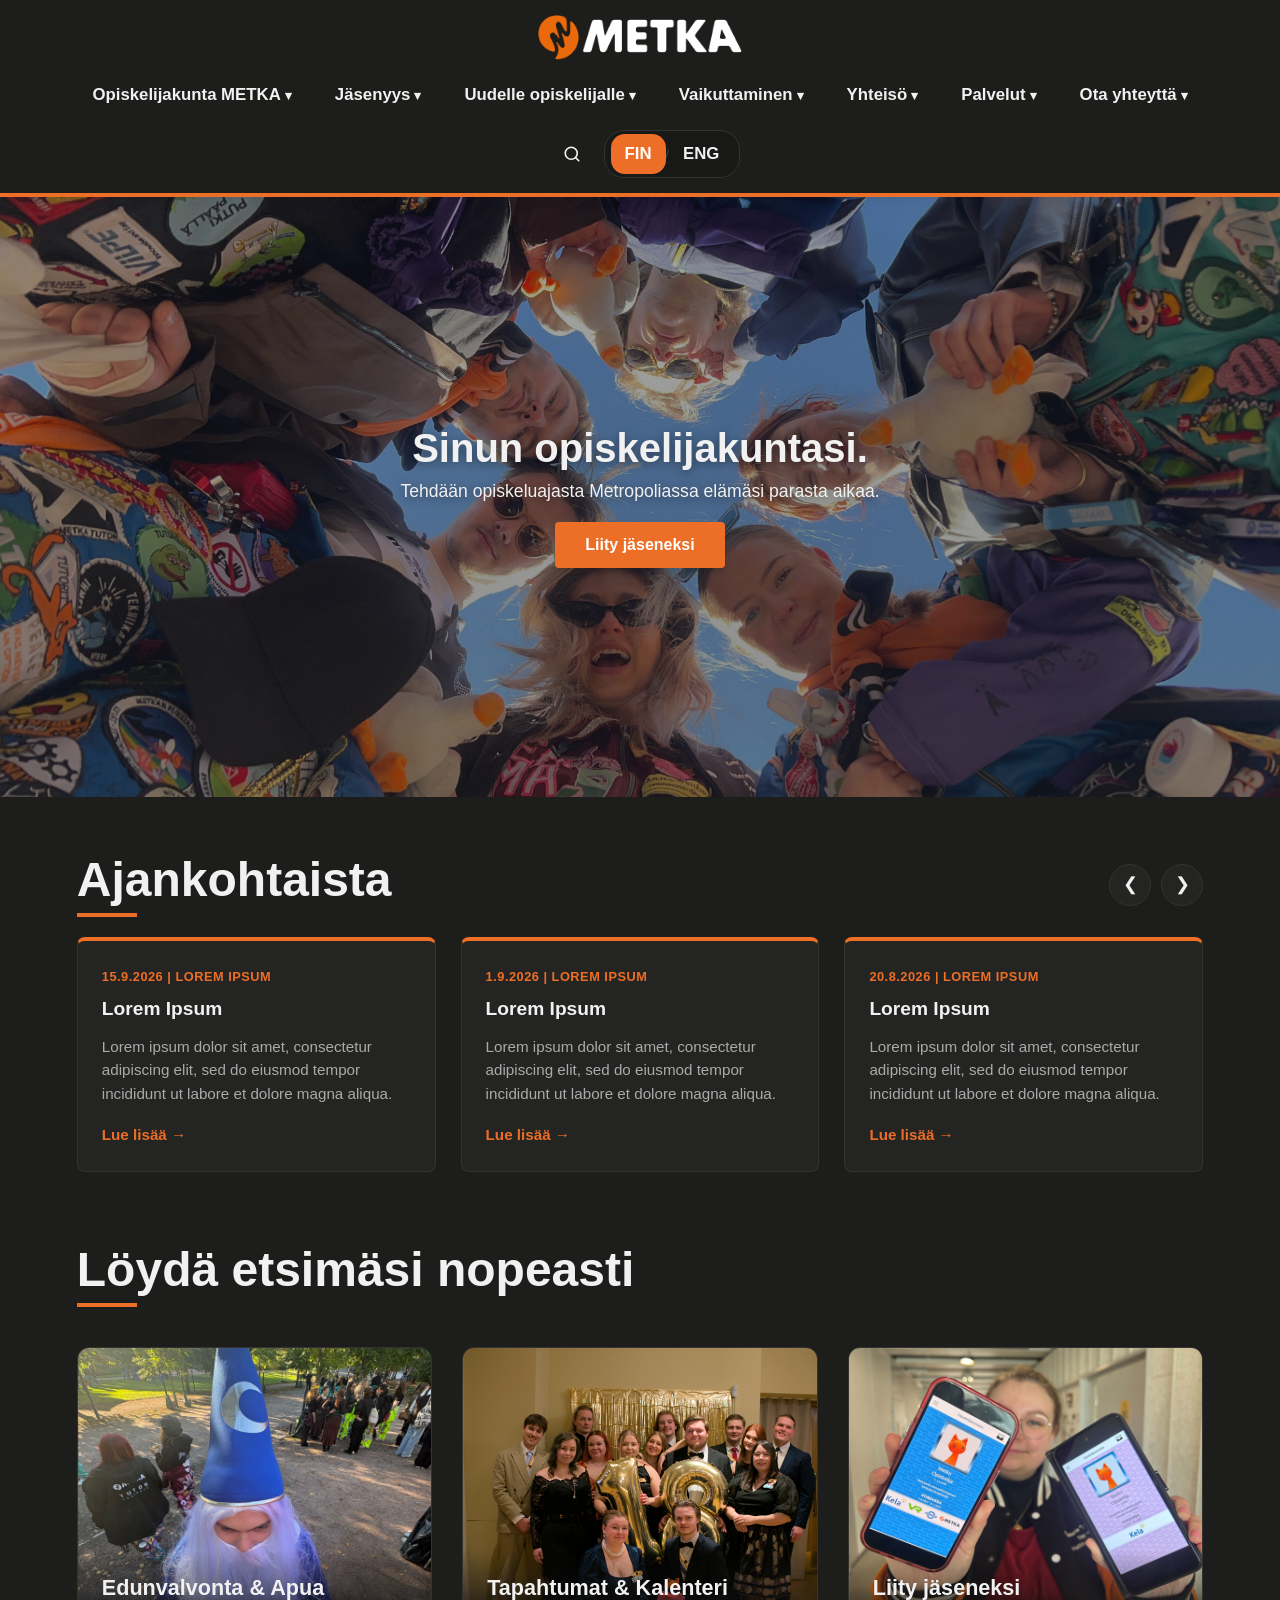
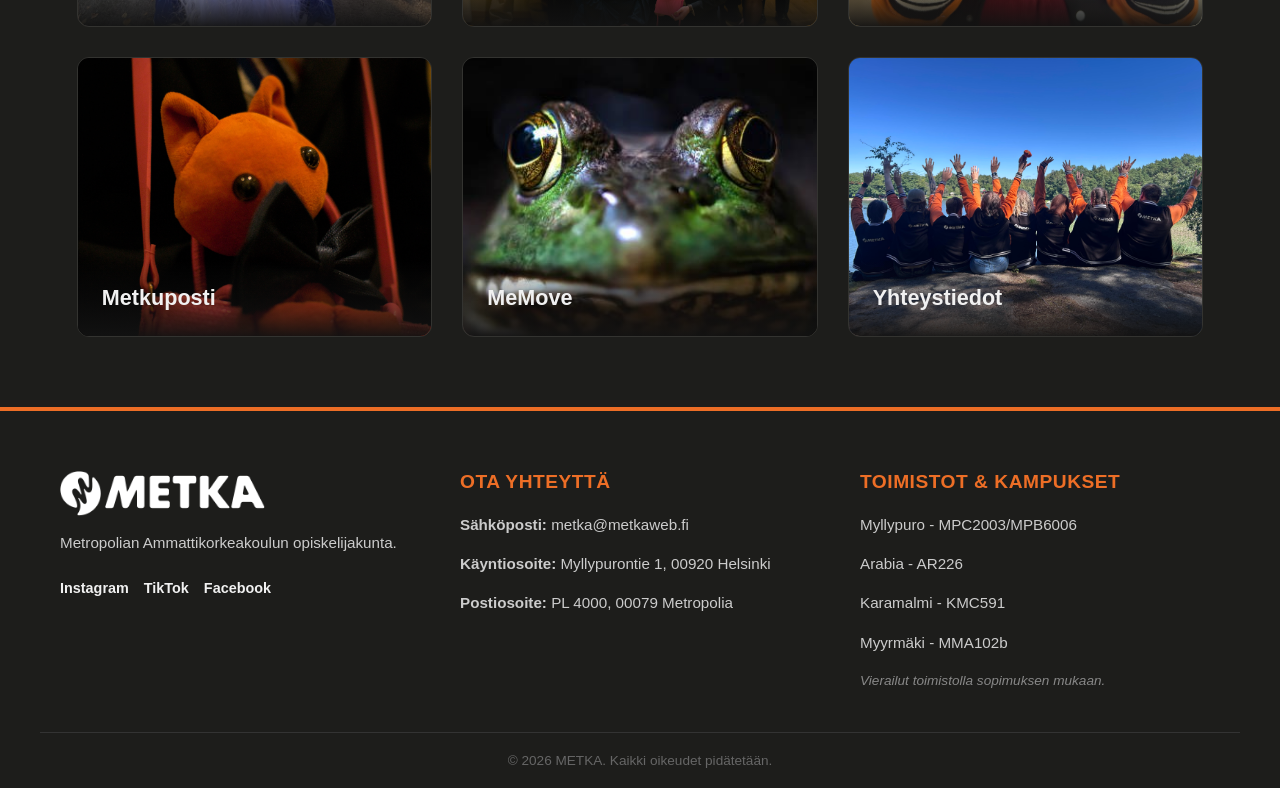
==== commit a49c38bb: "updates" ====
--- a/index.html
+++ b/index.html
@@ -106,9 +106,6 @@
                             <line x1="21" y1="21" x2="16.65" y2="16.65"></line>
                         </svg>
                     </button>
-                    <div class="nav-search-bar" id="searchBar">
-                        <input type="text" placeholder="Hae sivustolta..." aria-label="Hakukenttä">
-                    </div>
                 </div>
 
                 <!-- Kielikytkin FIN / ENG -->
@@ -133,7 +130,6 @@
             <p>Tehdään opiskeluajasta Metropoliassa elämäsi parasta aikaa.</p>
             <div class="hero-btns">
                 <a href="jasenyys.html" class="btn-primary">Liity jäseneksi</a>
-                <a href="tapahtumat.html" class="btn-secondary">Tapahtumakalenteri</a>
             </div>
         </div>
     </header>
@@ -156,49 +152,49 @@
             <!-- Uutinen 1 -->
             <article class="news-text-card">
                 <span class="news-article-date">15.9.2026 | Lorem Ipsum</span>
-                <h3><a href="tapahtumat.html">Lorem Ipsum</a></h3>
-                <p>Lorem ipsum dolor sit amet, consectetur adipiscing elit, sed do eiusmod tempor incididunt ut labore et dolore magna aliqua.</p>
-                <a href="tapahtumat.html" class="read-more-link">Lue lisää &rarr;</a>
+                <h3><a href="#">Lorem Ipsum</a></h3>
+                <p>Lorem ipsum dolor sit amet, consectetur adipiscing elit, sed do eiusmod tempor incididunt ut labore et dolore magna aliqua.</p>
+                <a href="#" class="read-more-link">Lue lisää &rarr;</a>
             </article>
 
             <!-- Uutinen 2 -->
             <article class="news-text-card">
                 <span class="news-article-date">1.9.2026 | Lorem Ipsum</span>
-                <h3><a href="jasenyys.html">Lorem Ipsum</a></h3>
-                <p>Lorem ipsum dolor sit amet, consectetur adipiscing elit, sed do eiusmod tempor incididunt ut labore et dolore magna aliqua.</p>
-                <a href="jasenyys.html" class="read-more-link">Lue lisää &rarr;</a>
+                <h3><a href="#">Lorem Ipsum</a></h3>
+                <p>Lorem ipsum dolor sit amet, consectetur adipiscing elit, sed do eiusmod tempor incididunt ut labore et dolore magna aliqua.</p>
+                <a href="#" class="read-more-link">Lue lisää &rarr;</a>
             </article>
 
             <!-- Uutinen 3 -->
             <article class="news-text-card">
                 <span class="news-article-date">20.8.2026 | Lorem Ipsum</span>
-                <h3><a href="tutorointi.html">Lorem Ipsum</a></h3>
-                <p>Lorem ipsum dolor sit amet, consectetur adipiscing elit, sed do eiusmod tempor incididunt ut labore et dolore magna aliqua.</p>
-                <a href="tutorointi.html" class="read-more-link">Lue lisää &rarr;</a>
+                <h3><a href="#">Lorem Ipsum</a></h3>
+                <p>Lorem ipsum dolor sit amet, consectetur adipiscing elit, sed do eiusmod tempor incididunt ut labore et dolore magna aliqua.</p>
+                <a href="#" class="read-more-link">Lue lisää &rarr;</a>
             </article>
 
             <!-- Uutinen 4 -->
             <article class="news-text-card">
                 <span class="news-article-date">12.8.2026 | Lorem Ipsum</span>
-                <h3><a href="sivu-pohja.html">Lorem Ipsum</a></h3>
-                <p>Lorem ipsum dolor sit amet, consectetur adipiscing elit, sed do eiusmod tempor incididunt ut labore et dolore magna aliqua.</p>
-                <a href="sivu-pohja.html" class="read-more-link">Lue lisää &rarr;</a>
+                <h3><a href="#">Lorem Ipsum</a></h3>
+                <p>Lorem ipsum dolor sit amet, consectetur adipiscing elit, sed do eiusmod tempor incididunt ut labore et dolore magna aliqua.</p>
+                <a href="#" class="read-more-link">Lue lisää &rarr;</a>
             </article>
 
             <!-- Uutinen 5 -->
             <article class="news-text-card">
                 <span class="news-article-date">5.8.2026 | Lorem Ipsum</span>
-                <h3><a href="sivu-pohja.html">Lorem Ipsum</a></h3>
-                <p>Lorem ipsum dolor sit amet, consectetur adipiscing elit, sed do eiusmod tempor incididunt ut labore et dolore magna aliqua.</p>
-                <a href="sivu-pohja.html" class="read-more-link">Lue lisää &rarr;</a>
+                <h3><a href="#">Lorem Ipsum</a></h3>
+                <p>Lorem ipsum dolor sit amet, consectetur adipiscing elit, sed do eiusmod tempor incididunt ut labore et dolore magna aliqua.</p>
+                <a href="#" class="read-more-link">Lue lisää &rarr;</a>
             </article>
 
             <!-- 6. KAIKKI UUTISET -KORTTI (Sama yhtenäinen ulkoasu kuin muilla) -->
             <article class="news-text-card">
                 <span class="news-article-date">Arkisto & Tiedotteet</span>
-                <h3><a href="sivu-pohja.html">Lorem Ipsum</a></h3>
-                <p>Lorem ipsum dolor sit amet, consectetur adipiscing elit, sed do eiusmod tempor incididunt ut labore et dolore magna aliqua.</p>
-                <a href="sivu-pohja.html" class="read-more-link">Lisää ajankohtaista &rarr;</a>
+                <h3><a href="#">Lorem Ipsum</a></h3>
+                <p>Lorem ipsum dolor sit amet, consectetur adipiscing elit, sed do eiusmod tempor incididunt ut labore et dolore magna aliqua.</p>
+                <a href="#" class="read-more-link">Lisää ajankohtaista &rarr;</a>
             </article>
 
         </div>
@@ -250,7 +246,7 @@
             <a href="yhteystiedot.html" class="grid-card">
                 <div class="card-bg-img" style="background-image: url('kuvat/IMG_7176.jpg');"></div>
                 <div class="card-overlay">
-                    <h3>Yhteystiedot/Yrkkä</h3>
+                    <h3>Yhteystiedot</h3>
                 </div>
             </a>
 
--- a/styles1.css
+++ b/styles1.css
@@ -130,32 +130,46 @@
 }
 
 /* --- HERO-OSIO --- */
-/* --- HERO KUVAKARUSELLI TYYLIT --- */
+/* --- KUVAKARUSELLIN KOON PIENENNYS --- */
 .hero-carousel {
     position: relative;
-    height: 55vh; /* Korkeus (ei vie liikaa tilaa ruudusta) */
     width: 100%;
+    height: 600px; /* Madallettu ja tiiviimpi korkeus */
+    min-height: 380px;
     overflow: hidden;
     display: flex;
     align-items: center;
     justify-content: center;
-    text-align: center;
-    color: #FFFFFF;
-}
-
-/* Yleinen tyyli kaikille taustakuville */
-.carousel-slide {
+}
+
+/* Pidetään taustakuvat saman korkuisina */
+.hero-carousel .carousel-slide {
+    height: 100%;
+    width: 100%;
     position: absolute;
     top: 0;
     left: 0;
-    width: 100%;
-    height: 100%;
     background-size: cover;
     background-position: center;
-    background-repeat: no-repeat;
-    opacity: 0;
-    z-index: 1;
-    animation: metkaCarousel 15s infinite; /* 15 sekunnin kokonaissykli */
+}
+
+/* Hero-sisällön fonttien ja paddingin sovitus madallettuun tilaan */
+.hero-carousel .hero-content {
+    position: relative;
+    z-index: 2;
+    text-align: center;
+    padding: 20px;
+    max-width: 800px;
+}
+
+.hero-carousel .hero-content h1 {
+    font-size: 2.5rem; /* Hieman kompaktimpi otsikko */
+    margin-bottom: 10px;
+}
+
+.hero-carousel .hero-content p {
+    font-size: 1.1rem;
+    margin-bottom: 20px;
 }
 
 /* Kuvien ajoitus pehmeää häivytystä varten */
--- a/teemat.css
+++ b/teemat.css
@@ -541,9 +541,9 @@
 
 /* --- 75% KESKITETTY PÄÄSEKTIO (LEVEYSRAJAUS) --- */
 .home-centered-section {
-    width: 75%;
-    max-width: 1100px;
-    margin: 50px auto 0 auto;
+    width: 88%; /* Levennetty aiemmasta 75 prosentista */
+    max-width: 1350px; /* Reilumpi maksimileveys suurille näytöille */
+    margin: 55px auto 0 auto;
 }
 
 /* --- AJANKOHTAISTA: VAAKASUUNTAINEN ARTIKKELIRUUDUKKO --- */
@@ -630,24 +630,25 @@
     transform: translateX(4px);
 }
 
-/* --- 6 KPL PIKALINKKIEN RUUDUKKO --- */
+/* --- LÖYDÄ ETSIMÄSI NOPEASTI: 3 LEVEÄ RUUDUKKO JA ISOT KUVAT --- */
 .quick-links-6-grid {
     display: grid;
-    /* 3 rinnakkain isolla ruudulla, 2 tabletilla, 1 puhelimella */
-    grid-template-columns: repeat(auto-fit, minmax(280px, 1fr));
-    gap: 25px;
+    /* Pakotetaan tasan 3 saraketta rinnakkain */
+    grid-template-columns: repeat(3, 1fr);
+    gap: 30px;
     margin-top: 25px;
 }
 
 .quick-links-6-grid .grid-card {
     position: relative;
-    height: 220px; /* Hieman kompaktimpi korkeus 6 linkille */
-    border-radius: 10px;
+    /* Suurennettu korkeus: kuvat ovat nyt selvästi kookkaampia ja näyttävämpiä */
+    height: 280px; 
+    border-radius: 12px;
     overflow: hidden;
     display: block;
     border: 1px solid #333330;
     text-decoration: none;
-    transition: border-color 0.3s ease, transform 0.3s ease;
+    transition: border-color 0.3s ease, transform 0.3s ease, box-shadow 0.3s ease;
 }
 
 .quick-links-6-grid .grid-card .card-bg-img {
@@ -663,36 +664,48 @@
     bottom: 0;
     left: 0;
     right: 0;
-    background: linear-gradient(to top, rgba(18, 18, 18, 0.95), rgba(18, 18, 18, 0.3), transparent);
-    padding: 18px;
+    background: linear-gradient(to top, rgba(18, 18, 18, 0.95), rgba(18, 18, 18, 0.4), transparent);
+    padding: 24px;
     display: flex;
     align-items: flex-end;
 }
 
 .quick-links-6-grid .grid-card .card-overlay h3 {
     color: #F1F1F1;
-    font-size: 1.15rem;
+    font-size: 1.35rem; /* Isompi otsikkofontti suurempaan laatikkoon */
     font-weight: 700;
+    line-height: 1.3;
     transition: color 0.2s ease;
 }
 
 .quick-links-6-grid .grid-card:hover {
     border-color: #ED6E26;
-    transform: translateY(-4px);
+    transform: translateY(-5px);
+    box-shadow: 0 12px 25px rgba(0, 0, 0, 0.4);
 }
 
 .quick-links-6-grid .grid-card:hover .card-bg-img {
-    transform: scale(1.05);
+    transform: scale(1.06);
 }
 
 .quick-links-6-grid .grid-card:hover .card-overlay h3 {
     color: #ED6E26;
 }
 
-/* Mobiilioptimointi: alle 768px ruuduilla laajenee automaattisesti reunoihin */
-@media (max-width: 768px) {
-    .home-centered-section {
-        width: 90%;
+/* Responsiivisuus: 2 rinnakkain tabletilla ja 1 puhelimella */
+@media (max-width: 992px) {
+    .quick-links-6-grid {
+        grid-template-columns: repeat(2, 1fr);
+    }
+}
+
+@media (max-width: 600px) {
+    .quick-links-6-grid {
+        grid-template-columns: 1fr;
+    }
+    
+    .quick-links-6-grid .grid-card {
+        height: 220px;
     }
 }
 
@@ -754,7 +767,7 @@
 /* Yksittäinen tekstikortti (kaikki 6 identtisiä) */
 .news-text-slider .news-text-card {
     flex: 0 0 calc((100% - 50px) / 3); /* 3 korttia näkyvissä työpöydällä */
-    min-width: 280px;
+    min-width: 300px;
     scroll-snap-align: start;
     background: #242422;
     border: 1px solid #333330;
